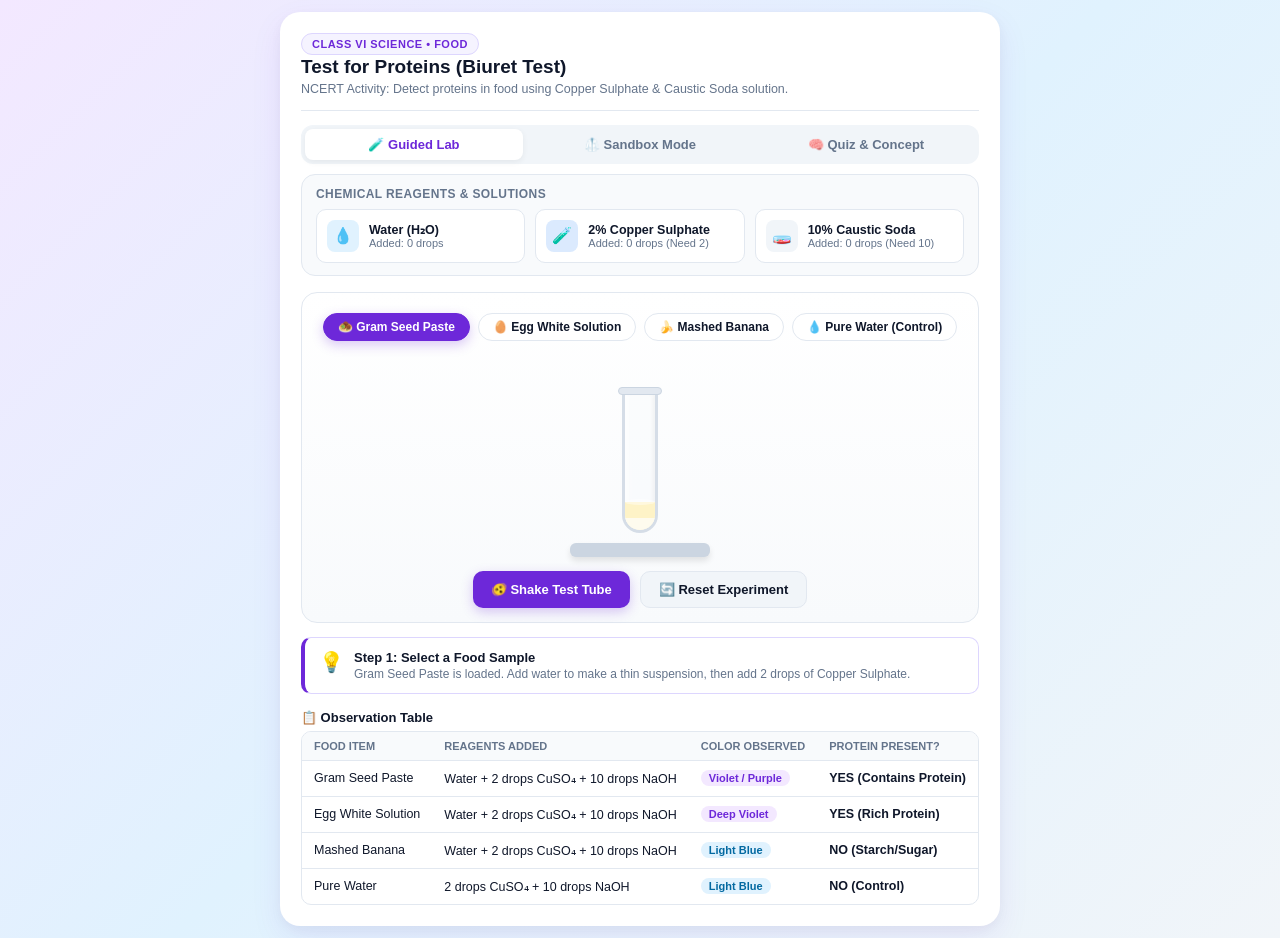
==== activities/test-for-proteins/index.html @ d63431db "Add interactive activity: Test for Proteins (Biuret Test)" ====
<!DOCTYPE html>
<html lang="en">
<head>
  <meta charset="UTF-8">
  <meta name="viewport" content="width=device-width, initial-scale=1.0, maximum-scale=1.0, user-scalable=no">
  <title>Class VI Science: Test for Proteins (Biuret Test)</title>
  <style>
    /* ==========================================================================
       PURE VANILLA CSS - HIGH-PREMIUM VIRTUAL SCIENCE LAB (RESPONSIVE & TOUCH)
       ========================================================================== */
    :root {
      --primary: #6d28d9;
      --primary-light: #8b5cf6;
      --primary-bg: #f5f3ff;
      --accent-violet: #7c3aed;
      --accent-blue: #0284c7;
      --accent-copper: #2563eb;
      --text-main: #0f172a;
      --text-muted: #64748b;
      --border-color: #e2e8f0;
      --card-shadow: 0 12px 32px rgba(109, 40, 217, 0.08), 0 4px 12px rgba(0, 0, 0, 0.04);
    }

    * {
      box-sizing: border-box;
      margin: 0;
      padding: 0;
      font-family: -apple-system, BlinkMacSystemFont, "Segoe UI", Roboto, Oxygen, Ubuntu, Cantarell, sans-serif;
      -webkit-tap-highlight-color: transparent;
    }

    body {
      background: linear-gradient(135deg, #f3e8ff 0%, #e0f2fe 50%, #f1f5f9 100%);
      color: var(--text-main);
      min-height: 100vh;
      display: flex;
      justify-content: center;
      align-items: center;
      padding: 12px;
    }

    .lab-card {
      background: #ffffff;
      border-radius: 20px;
      box-shadow: var(--card-shadow);
      max-width: 720px;
      width: 100%;
      padding: 20px;
      margin: auto;
      border: 1px solid rgba(255, 255, 255, 0.8);
    }

    /* Header */
    .header {
      display: flex;
      justify-content: space-between;
      align-items: center;
      gap: 12px;
      padding-bottom: 14px;
      border-bottom: 1px solid var(--border-color);
    }

    .badge {
      display: inline-block;
      background: var(--primary-bg);
      color: var(--primary);
      font-size: 11px;
      font-weight: 700;
      text-transform: uppercase;
      letter-spacing: 0.5px;
      padding: 4px 10px;
      border-radius: 20px;
      border: 1px solid #ddd6fe;
    }

    h1 {
      font-size: 19px;
      font-weight: 800;
      color: var(--text-main);
      line-height: 1.25;
    }

    .subtitle {
      font-size: 12.5px;
      color: var(--text-muted);
      margin-top: 3px;
    }

    /* Mode Switcher Tabs */
    .nav-tabs {
      display: flex;
      gap: 8px;
      margin: 14px 0 10px 0;
      background: #f1f5f9;
      padding: 4px;
      border-radius: 12px;
    }

    .tab-btn {
      flex: 1;
      padding: 8px 12px;
      border: none;
      background: transparent;
      border-radius: 8px;
      font-weight: 600;
      font-size: 13px;
      color: var(--text-muted);
      cursor: pointer;
      transition: all 0.2s ease;
    }

    .tab-btn.active {
      background: #ffffff;
      color: var(--primary);
      box-shadow: 0 2px 6px rgba(0,0,0,0.06);
    }

    /* Reagents Panel */
    .reagents-panel {
      background: #f8fafc;
      border: 1px solid var(--border-color);
      border-radius: 14px;
      padding: 12px 14px;
      margin-bottom: 16px;
    }

    .reagents-title {
      font-size: 12px;
      font-weight: 700;
      color: var(--text-muted);
      text-transform: uppercase;
      margin-bottom: 8px;
      letter-spacing: 0.4px;
    }

    .reagents-grid {
      display: grid;
      grid-template-columns: repeat(3, 1fr);
      gap: 10px;
    }

    @media (max-width: 480px) {
      .reagents-grid {
        grid-template-columns: 1fr;
      }
    }

    .reagent-card {
      background: #ffffff;
      border: 1px solid var(--border-color);
      border-radius: 10px;
      padding: 10px;
      display: flex;
      align-items: center;
      gap: 10px;
      cursor: pointer;
      transition: transform 0.15s, border-color 0.15s, box-shadow 0.15s;
    }

    .reagent-card:hover {
      transform: translateY(-2px);
      border-color: var(--primary-light);
      box-shadow: 0 4px 12px rgba(139, 92, 246, 0.12);
    }

    .reagent-card.active {
      border-color: var(--primary);
      background: var(--primary-bg);
    }

    .reagent-icon {
      width: 32px;
      height: 32px;
      border-radius: 8px;
      display: flex;
      align-items: center;
      justify-content: center;
      font-size: 16px;
      flex-shrink: 0;
    }

    .bg-water { background: #e0f2fe; color: #0284c7; }
    .bg-cuso4 { background: #dbeafe; color: #2563eb; }
    .bg-naoh { background: #f1f5f9; color: #475569; }

    .reagent-info h4 {
      font-size: 12.5px;
      font-weight: 700;
      color: var(--text-main);
    }

    .reagent-info p {
      font-size: 11px;
      color: var(--text-muted);
    }

    /* Main Stage */
    .lab-stage {
      background: linear-gradient(180deg, #ffffff 0%, #f8fafc 100%);
      border: 1px solid var(--border-color);
      border-radius: 16px;
      padding: 20px 14px 14px 14px;
      position: relative;
      min-height: 280px;
      display: flex;
      flex-direction: column;
      justify-content: space-between;
    }

    /* Samples Selector Bar */
    .sample-selector {
      display: flex;
      justify-content: center;
      gap: 8px;
      flex-wrap: wrap;
      margin-bottom: 16px;
    }

    .sample-btn {
      background: #ffffff;
      border: 1px solid var(--border-color);
      border-radius: 20px;
      padding: 6px 14px;
      font-size: 12px;
      font-weight: 600;
      color: var(--text-main);
      cursor: pointer;
      display: flex;
      align-items: center;
      gap: 6px;
      transition: all 0.2s ease;
    }

    .sample-btn:hover {
      border-color: var(--primary-light);
    }

    .sample-btn.selected {
      background: var(--primary);
      color: #ffffff;
      border-color: var(--primary);
      box-shadow: 0 4px 12px rgba(109, 40, 217, 0.25);
    }

    /* Test Tube Stand & Rack */
    .test-tube-area {
      display: flex;
      justify-content: center;
      align-items: flex-end;
      height: 180px;
      position: relative;
      margin-top: 10px;
    }

    /* Glass Test Tube */
    .test-tube-container {
      position: relative;
      width: 54px;
      height: 160px;
      display: flex;
      flex-direction: column;
      align-items: center;
      transition: transform 0.15s ease;
    }

    .dropper-animation-area {
      position: absolute;
      top: -45px;
      left: 50%;
      transform: translateX(-50%);
      width: 40px;
      height: 50px;
      opacity: 0;
      transition: opacity 0.3s ease, top 0.3s ease;
      pointer-events: none;
      z-index: 10;
    }

    .dropper-animation-area.active {
      opacity: 1;
      top: -35px;
    }

    .dropper-visual {
      font-size: 28px;
      text-align: center;
      animation: bounceDropper 0.6s infinite alternate ease-in-out;
    }

    @keyframes bounceDropper {
      0% { transform: translateY(0); }
      100% { transform: translateY(-4px); }
    }

    .liquid-drop {
      position: absolute;
      left: 50%;
      top: 25px;
      transform: translateX(-50%);
      width: 8px;
      height: 12px;
      border-radius: 50%;
      opacity: 0;
      z-index: 9;
    }

    .liquid-drop.falling {
      animation: dropFall 0.5s ease-in forwards;
    }

    @keyframes dropFall {
      0% { top: 25px; opacity: 1; transform: translateX(-50%) scale(1); }
      80% { opacity: 1; }
      100% { top: 90px; opacity: 0; transform: translateX(-50%) scale(0.4); }
    }

    .test-tube-glass {
      width: 36px;
      height: 140px;
      border: 3px solid rgba(203, 213, 225, 0.8);
      border-top: none;
      border-radius: 0 0 18px 18px;
      background: rgba(248, 250, 252, 0.4);
      position: relative;
      overflow: hidden;
      box-shadow: inset 2px 0 4px rgba(255,255,255,0.8), inset -2px 0 4px rgba(0,0,0,0.05);
    }

    .test-tube-rim {
      width: 44px;
      height: 8px;
      background: #e2e8f0;
      border-radius: 4px;
      border: 1px solid #cbd5e1;
      margin-bottom: -2px;
      z-index: 2;
    }

    /* Liquid inside tube */
    .liquid {
      position: absolute;
      bottom: 0;
      width: 100%;
      height: 0%;
      background: #e2e8f0;
      border-radius: 0 0 14px 14px;
      transition: height 0.6s ease, background-color 0.8s ease;
      display: flex;
      justify-content: center;
      align-items: flex-start;
    }

    .liquid-surface {
      width: 100%;
      height: 6px;
      background: rgba(255, 255, 255, 0.4);
      border-radius: 50%;
      margin-top: -3px;
    }

    .sediment-layer {
      position: absolute;
      bottom: 0;
      width: 100%;
      height: 0px;
      background: rgba(255,255,255,0.7);
      border-radius: 0 0 14px 14px;
      transition: height 0.5s ease;
    }

    /* Tube Stand Base */
    .tube-rack {
      width: 140px;
      height: 14px;
      background: #cbd5e1;
      border-radius: 6px;
      box-shadow: 0 4px 6px rgba(0,0,0,0.1);
      margin-top: -4px;
    }

    /* Controls Bar */
    .action-controls {
      display: flex;
      gap: 10px;
      justify-content: center;
      margin-top: 14px;
      flex-wrap: wrap;
    }

    .btn {
      padding: 10px 18px;
      border-radius: 10px;
      font-size: 13px;
      font-weight: 700;
      border: none;
      cursor: pointer;
      display: inline-flex;
      align-items: center;
      gap: 6px;
      transition: all 0.2s ease;
    }

    .btn-primary {
      background: var(--primary);
      color: #ffffff;
      box-shadow: 0 4px 12px rgba(109, 40, 217, 0.25);
    }

    .btn-primary:hover {
      background: var(--accent-violet);
    }

    .btn-secondary {
      background: #f1f5f9;
      color: var(--text-main);
      border: 1px solid var(--border-color);
    }

    .btn-secondary:hover {
      background: #e2e8f0;
    }

    .btn:disabled {
      opacity: 0.5;
      cursor: not-allowed;
      box-shadow: none;
    }

    /* Instruction / Status Box */
    .status-card {
      background: #ffffff;
      border: 1px solid #ddd6fe;
      border-left: 4px solid var(--primary);
      border-radius: 10px;
      padding: 12px 14px;
      margin-top: 14px;
      display: flex;
      align-items: flex-start;
      gap: 10px;
    }

    .status-icon {
      font-size: 20px;
      flex-shrink: 0;
    }

    .status-text h5 {
      font-size: 13px;
      font-weight: 700;
      color: var(--text-main);
    }

    .status-text p {
      font-size: 12px;
      color: var(--text-muted);
      margin-top: 2px;
    }

    /* Observation Log Table */
    .log-section {
      margin-top: 16px;
      display: none;
    }

    .log-section.active {
      display: block;
    }

    .table-container {
      overflow-x: auto;
      border-radius: 10px;
      border: 1px solid var(--border-color);
    }

    table {
      width: 100%;
      border-collapse: collapse;
      font-size: 12.5px;
      text-align: left;
    }

    th {
      background: #f8fafc;
      color: var(--text-muted);
      font-weight: 700;
      padding: 8px 12px;
      border-bottom: 1px solid var(--border-color);
      text-transform: uppercase;
      font-size: 11px;
    }

    td {
      padding: 10px 12px;
      border-bottom: 1px solid var(--border-color);
      color: var(--text-main);
    }

    tr:last-child td {
      border-bottom: none;
    }

    .tag-violet {
      background: #f3e8ff;
      color: #6d28d9;
      padding: 2px 8px;
      border-radius: 12px;
      font-weight: 700;
      font-size: 11px;
    }

    .tag-blue {
      background: #e0f2fe;
      color: #0369a1;
      padding: 2px 8px;
      border-radius: 12px;
      font-weight: 700;
      font-size: 11px;
    }

    /* Quiz Modal / Section */
    .quiz-card {
      background: #fcfaff;
      border: 1px solid #ede9fe;
      border-radius: 14px;
      padding: 16px;
      margin-top: 16px;
      display: none;
    }

    .quiz-card.active {
      display: block;
    }

    .quiz-title {
      font-size: 14px;
      font-weight: 800;
      color: var(--primary);
      margin-bottom: 10px;
    }

    .option-btn {
      display: block;
      width: 100%;
      text-align: left;
      padding: 10px 12px;
      margin: 6px 0;
      background: #ffffff;
      border: 1px solid var(--border-color);
      border-radius: 8px;
      font-size: 12.5px;
      cursor: pointer;
      transition: all 0.2s;
    }

    .option-btn:hover {
      border-color: var(--primary-light);
      background: var(--primary-bg);
    }

    .option-btn.correct {
      background: #dcfce7;
      border-color: #22c55e;
      color: #15803d;
      font-weight: 700;
    }

    .option-btn.incorrect {
      background: #fee2e2;
      border-color: #ef4444;
      color: #b91c1c;
    }
  </style>
</head>
<body>

  <div class="lab-card">
    <!-- Header -->
    <div class="header">
      <div>
        <span class="badge">Class VI Science • Food</span>
        <h1>Test for Proteins (Biuret Test)</h1>
        <p class="subtitle">NCERT Activity: Detect proteins in food using Copper Sulphate & Caustic Soda solution.</p>
      </div>
    </div>

    <!-- Mode Tabs -->
    <div class="nav-tabs">
      <button class="tab-btn active" id="tab-guided" onclick="switchTab('guided')">🧪 Guided Lab</button>
      <button class="tab-btn" id="tab-free" onclick="switchTab('free')">🥼 Sandbox Mode</button>
      <button class="tab-btn" id="tab-quiz" onclick="switchTab('quiz')">🧠 Quiz & Concept</button>
    </div>

    <!-- Reagents Control Bar -->
    <div class="reagents-panel">
      <div class="reagents-title">Chemical Reagents & Solutions</div>
      <div class="reagents-grid">
        <div class="reagent-card" id="reagent-water" onclick="addReagent('water')">
          <div class="reagent-icon bg-water">💧</div>
          <div class="reagent-info">
            <h4>Water (H₂O)</h4>
            <p id="count-water">Added: 0 drops</p>
          </div>
        </div>
        <div class="reagent-card" id="reagent-cuso4" onclick="addReagent('cuso4')">
          <div class="reagent-icon bg-cuso4">🧪</div>
          <div class="reagent-info">
            <h4>2% Copper Sulphate</h4>
            <p id="count-cuso4">Added: 0 drops (Need 2)</p>
          </div>
        </div>
        <div class="reagent-card" id="reagent-naoh" onclick="addReagent('naoh')">
          <div class="reagent-icon bg-naoh">🧫</div>
          <div class="reagent-info">
            <h4>10% Caustic Soda</h4>
            <p id="count-naoh">Added: 0 drops (Need 10)</p>
          </div>
        </div>
      </div>
    </div>

    <!-- Interactive Experiment Stage -->
    <div class="lab-stage">
      <!-- Food Sample Selector -->
      <div class="sample-selector">
        <button class="sample-btn selected" id="btn-gram" onclick="selectSample('gram')">🧆 Gram Seed Paste</button>
        <button class="sample-btn" id="btn-egg" onclick="selectSample('egg')">🥚 Egg White Solution</button>
        <button class="sample-btn" id="btn-banana" onclick="selectSample('banana')">🍌 Mashed Banana</button>
        <button class="sample-btn" id="btn-water" onclick="selectSample('water')">💧 Pure Water (Control)</button>
      </div>

      <!-- Test Tube Center Visual -->
      <div class="test-tube-area">
        <div class="test-tube-container" id="test-tube-wrapper">
          <!-- Animated Dropper -->
          <div class="dropper-animation-area" id="dropper-visual-container">
            <div class="dropper-visual" id="dropper-emoji">💧</div>
            <div class="liquid-drop" id="falling-drop"></div>
          </div>

          <div class="test-tube-rim"></div>
          <div class="test-tube-glass">
            <div class="liquid" id="tube-liquid">
              <div class="liquid-surface"></div>
              <div class="sediment-layer" id="tube-sediment"></div>
            </div>
          </div>
        </div>
      </div>
      <div style="display: flex; justify-content: center;">
        <div class="tube-rack"></div>
      </div>

      <!-- Action Buttons -->
      <div class="action-controls">
        <button class="btn btn-primary" id="btn-shake" onclick="shakeTube()">🫨 Shake Test Tube</button>
        <button class="btn btn-secondary" onclick="resetLab()">🔄 Reset Experiment</button>
      </div>
    </div>

    <!-- Status & Guidance Message -->
    <div class="status-card" id="status-card">
      <div class="status-icon" id="status-icon">💡</div>
      <div class="status-text">
        <h5 id="status-title">Step 1: Select a Food Sample</h5>
        <p id="status-desc">Gram Seed Paste is loaded. Add water to make a thin suspension, then add 2 drops of Copper Sulphate.</p>
      </div>
    </div>

    <!-- Observation Log -->
    <div class="log-section active" id="log-section">
      <div style="margin: 12px 0 6px 0; font-weight: 700; font-size: 13px; color: var(--text-main);">
        📋 Observation Table
      </div>
      <div class="table-container">
        <table>
          <thead>
            <tr>
              <th>Food Item</th>
              <th>Reagents Added</th>
              <th>Color Observed</th>
              <th>Protein Present?</th>
            </tr>
          </thead>
          <tbody id="observation-rows">
            <tr>
              <td>Gram Seed Paste</td>
              <td>Water + 2 drops CuSO₄ + 10 drops NaOH</td>
              <td><span class="tag-violet">Violet / Purple</span></td>
              <td><strong>YES (Contains Protein)</strong></td>
            </tr>
            <tr>
              <td>Egg White Solution</td>
              <td>Water + 2 drops CuSO₄ + 10 drops NaOH</td>
              <td><span class="tag-violet">Deep Violet</span></td>
              <td><strong>YES (Rich Protein)</strong></td>
            </tr>
            <tr>
              <td>Mashed Banana</td>
              <td>Water + 2 drops CuSO₄ + 10 drops NaOH</td>
              <td><span class="tag-blue">Light Blue</span></td>
              <td><strong>NO (Starch/Sugar)</strong></td>
            </tr>
            <tr>
              <td>Pure Water</td>
              <td>2 drops CuSO₄ + 10 drops NaOH</td>
              <td><span class="tag-blue">Light Blue</span></td>
              <td><strong>NO (Control)</strong></td>
            </tr>
          </tbody>
        </table>
      </div>
    </div>

    <!-- Quiz & Concept Section -->
    <div class="quiz-card" id="quiz-section">
      <div class="quiz-title">🧠 Test Your Understanding</div>
      <p style="font-size: 13px; margin-bottom: 12px;" id="quiz-question">
        Q1: Which chemical solution turns violet when added to food containing protein?
      </p>
      <div id="quiz-options">
        <button class="option-btn" onclick="checkQuiz(this, false)">A) Iodine Solution</button>
        <button class="option-btn" onclick="checkQuiz(this, true)">B) Copper Sulphate + Caustic Soda (Biuret Reagent)</button>
        <button class="option-btn" onclick="checkQuiz(this, false)">C) Hydrochloric Acid</button>
      </div>
    </div>

  </div>

  <script>
    /* ==========================================================================
       LAB LOGIC & INTERACTION STATE
       ========================================================================== */
    const state = {
      sample: 'gram',
      waterDrops: 0,
      cuso4Drops: 0,
      naohDrops: 0,
      isShaken: false,
      mode: 'guided'
    };

    const samplesInfo = {
      gram: { name: 'Gram Seed Paste', baseColor: '#fef3c7', sediment: true, protein: true },
      egg: { name: 'Egg White Solution', baseColor: '#f1f5f9', sediment: false, protein: true },
      banana: { name: 'Mashed Banana', baseColor: '#fef08a', sediment: true, protein: false },
      water: { name: 'Pure Water', baseColor: '#f0f9ff', sediment: false, protein: false }
    };

    function selectSample(sampleKey) {
      state.sample = sampleKey;
      document.querySelectorAll('.sample-btn').forEach(btn => btn.classList.remove('selected'));
      document.getElementById(`btn-${sampleKey}`).classList.add('selected');
      resetLab(false);
    }

    function switchTab(tabName) {
      document.querySelectorAll('.tab-btn').forEach(b => b.classList.remove('active'));
      document.getElementById(`tab-${tabName}`).classList.add('active');
      state.mode = tabName;

      document.getElementById('quiz-section').classList.toggle('active', tabName === 'quiz');
      document.getElementById('log-section').classList.toggle('active', tabName === 'guided' || tabName === 'free');
    }

    function addReagent(reagentType) {
      const container = document.getElementById('dropper-visual-container');
      const drop = document.getElementById('falling-drop');
      const emoji = document.getElementById('dropper-emoji');

      if (reagentType === 'water') {
        state.waterDrops += 2;
        emoji.innerText = '💧';
        drop.style.backgroundColor = '#38bdf8';
      } else if (reagentType === 'cuso4') {
        state.cuso4Drops += 1;
        emoji.innerText = '🧪';
        drop.style.backgroundColor = '#2563eb';
      } else if (reagentType === 'naoh') {
        state.naohDrops += 2;
        emoji.innerText = '🧫';
        drop.style.backgroundColor = '#e2e8f0';
      }

      // Dropper animation
      container.classList.add('active');
      drop.classList.remove('falling');
      void drop.offsetWidth; // trigger reflow
      drop.classList.add('falling');

      setTimeout(() => {
        container.classList.remove('active');
        updateTubeVisuals();
      }, 500);
    }

    function shakeTube() {
      const glass = document.getElementById('test-tube-wrapper');
      glass.style.transform = 'rotate(12deg)';
      setTimeout(() => glass.style.transform = 'rotate(-12deg)', 150);
      setTimeout(() => glass.style.transform = 'rotate(8deg)', 300);
      setTimeout(() => glass.style.transform = 'rotate(0deg)', 450);

      state.isShaken = true;
      updateTubeVisuals();
    }

    function updateTubeVisuals() {
      const liquid = document.getElementById('tube-liquid');
      const sediment = document.getElementById('tube-sediment');
      const info = samplesInfo[state.sample];

      // Update drops counter text
      document.getElementById('count-water').innerText = `Added: ${state.waterDrops} drops`;
      document.getElementById('count-cuso4').innerText = `Added: ${state.cuso4Drops} drops (Need 2)`;
      document.getElementById('count-naoh').innerText = `Added: ${state.naohDrops} drops (Need 10)`;

      // Calculate total height
      const totalDrops = state.waterDrops + state.cuso4Drops + state.naohDrops + 5;
      const fillHeight = Math.min(85, totalDrops * 4);
      liquid.style.height = `${fillHeight}%`;

      // Sediment layer visual
      sediment.style.height = info.sediment ? '12px' : '0px';

      // Color reaction logic (Biuret Reaction)
      let currentColor = info.baseColor;
      const statusTitle = document.getElementById('status-title');
      const statusDesc = document.getElementById('status-desc');
      const statusIcon = document.getElementById('status-icon');

      if (state.cuso4Drops > 0 && state.naohDrops === 0) {
        currentColor = '#93c5fd'; // Light blue from CuSO4
        statusIcon.innerText = '🧪';
        statusTitle.innerText = 'Step 2: Add Caustic Soda (NaOH)';
        statusDesc.innerText = 'Copper Sulphate added. Now add 10 drops of Caustic Soda solution and shake well.';
      } else if (state.cuso4Drops >= 2 && state.naohDrops >= 8) {
        if (state.isShaken) {
          if (info.protein) {
            currentColor = state.sample === 'egg' ? '#581c87' : '#7c3aed'; // Deep Violet / Purple
            statusIcon.innerText = '🎉';
            statusTitle.innerText = `Result: Violet Color Observed!`;
            statusDesc.innerText = `Success! The solution turned Violet/Purple. This confirms the presence of PROTEIN in ${info.name}!`;
          } else {
            currentColor = '#60a5fa'; // Stays light blue
            statusIcon.innerText = 'ℹ️';
            statusTitle.innerText = `Result: Solution Remains Blue`;
            statusDesc.innerText = `No violet color change. ${info.name} does NOT contain protein (it contains carbohydrates or water).`;
          }
        } else {
          statusIcon.innerText = '🫨';
          statusTitle.innerText = 'Final Step: Shake the Test Tube!';
          statusDesc.innerText = 'Click "Shake Test Tube" to thoroughly mix the reagents and observe the color change.';
        }
      }

      liquid.style.backgroundColor = currentColor;
    }

    function resetLab(clearSample = true) {
      state.waterDrops = 0;
      state.cuso4Drops = 0;
      state.naohDrops = 0;
      state.isShaken = false;

      if (clearSample) {
        state.sample = 'gram';
        document.querySelectorAll('.sample-btn').forEach(btn => btn.classList.remove('selected'));
        document.getElementById('btn-gram').classList.add('selected');
      }

      document.getElementById('tube-liquid').style.height = '15%';
      document.getElementById('tube-liquid').style.backgroundColor = samplesInfo[state.sample].baseColor;
      
      document.getElementById('status-icon').innerText = '💡';
      document.getElementById('status-title').innerText = 'Step 1: Select & Prepare Sample';
      document.getElementById('status-desc').innerText = 'Add 2 drops of Copper Sulphate solution, followed by 10 drops of Caustic Soda.';

      updateTubeVisuals();
    }

    function checkQuiz(btn, isCorrect) {
      const options = document.querySelectorAll('.option-btn');
      options.forEach(b => b.disabled = true);
      if (isCorrect) {
        btn.classList.add('correct');
        btn.innerText += '  ✅ Correct!';
      } else {
        btn.classList.add('incorrect');
        btn.innerText += '  ❌ Incorrect';
      }
    }

    // Initialize
    updateTubeVisuals();
  </script>
</body>
</html>
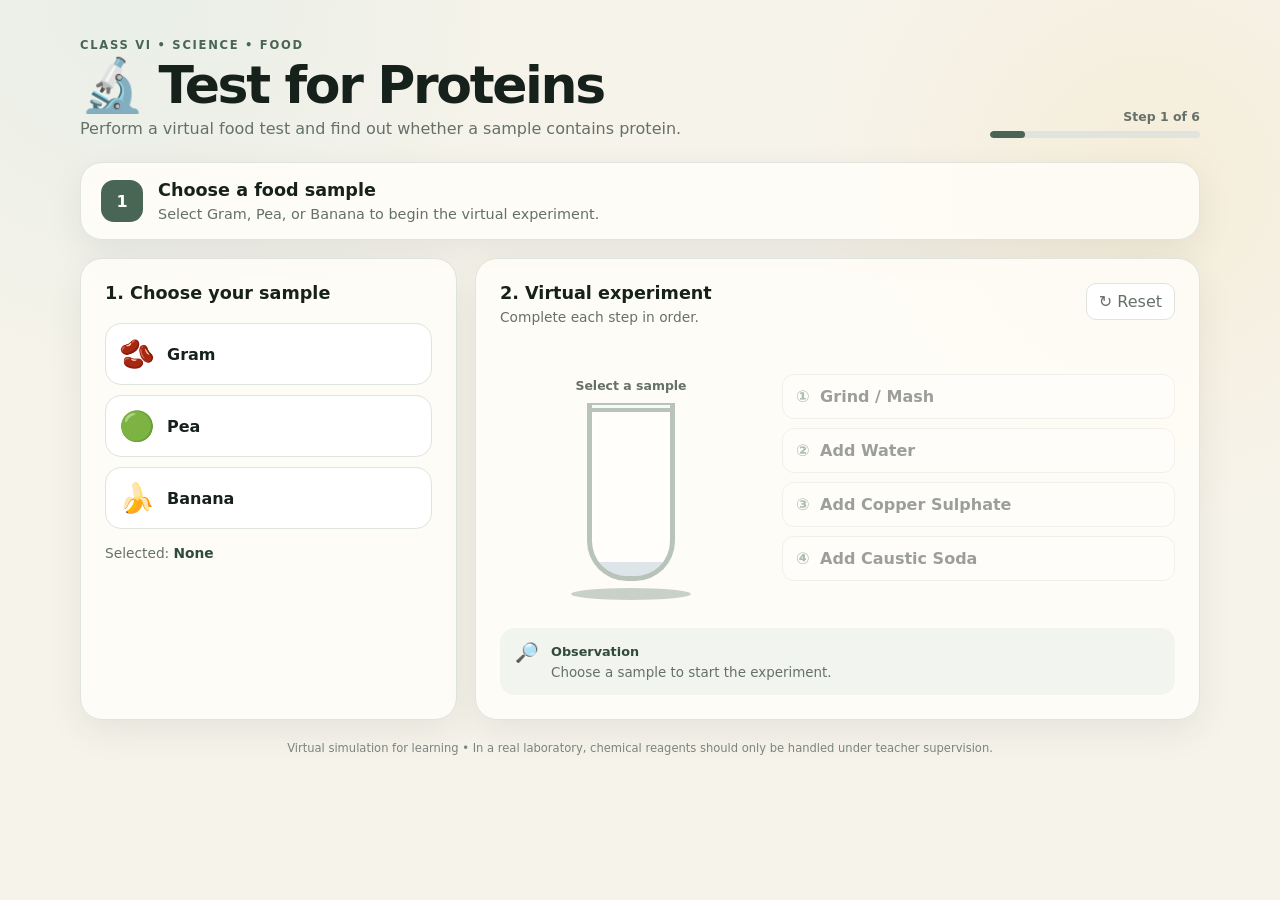
==== commit 3a59b358: "Merge upstream main and preserve interactive activities" ====
--- a/activities/test-for-proteins/index.html
+++ b/activities/test-for-proteins/index.html
@@ -2,896 +2,147 @@
 <html lang="en">
 <head>
   <meta charset="UTF-8">
-  <meta name="viewport" content="width=device-width, initial-scale=1.0, maximum-scale=1.0, user-scalable=no">
-  <title>Class VI Science: Test for Proteins (Biuret Test)</title>
-  <style>
-    /* ==========================================================================
-       PURE VANILLA CSS - HIGH-PREMIUM VIRTUAL SCIENCE LAB (RESPONSIVE & TOUCH)
-       ========================================================================== */
-    :root {
-      --primary: #6d28d9;
-      --primary-light: #8b5cf6;
-      --primary-bg: #f5f3ff;
-      --accent-violet: #7c3aed;
-      --accent-blue: #0284c7;
-      --accent-copper: #2563eb;
-      --text-main: #0f172a;
-      --text-muted: #64748b;
-      --border-color: #e2e8f0;
-      --card-shadow: 0 12px 32px rgba(109, 40, 217, 0.08), 0 4px 12px rgba(0, 0, 0, 0.04);
-    }
-
-    * {
-      box-sizing: border-box;
-      margin: 0;
-      padding: 0;
-      font-family: -apple-system, BlinkMacSystemFont, "Segoe UI", Roboto, Oxygen, Ubuntu, Cantarell, sans-serif;
-      -webkit-tap-highlight-color: transparent;
-    }
-
-    body {
-      background: linear-gradient(135deg, #f3e8ff 0%, #e0f2fe 50%, #f1f5f9 100%);
-      color: var(--text-main);
-      min-height: 100vh;
-      display: flex;
-      justify-content: center;
-      align-items: center;
-      padding: 12px;
-    }
-
-    .lab-card {
-      background: #ffffff;
-      border-radius: 20px;
-      box-shadow: var(--card-shadow);
-      max-width: 720px;
-      width: 100%;
-      padding: 20px;
-      margin: auto;
-      border: 1px solid rgba(255, 255, 255, 0.8);
-    }
-
-    /* Header */
-    .header {
-      display: flex;
-      justify-content: space-between;
-      align-items: center;
-      gap: 12px;
-      padding-bottom: 14px;
-      border-bottom: 1px solid var(--border-color);
-    }
-
-    .badge {
-      display: inline-block;
-      background: var(--primary-bg);
-      color: var(--primary);
-      font-size: 11px;
-      font-weight: 700;
-      text-transform: uppercase;
-      letter-spacing: 0.5px;
-      padding: 4px 10px;
-      border-radius: 20px;
-      border: 1px solid #ddd6fe;
-    }
-
-    h1 {
-      font-size: 19px;
-      font-weight: 800;
-      color: var(--text-main);
-      line-height: 1.25;
-    }
-
-    .subtitle {
-      font-size: 12.5px;
-      color: var(--text-muted);
-      margin-top: 3px;
-    }
-
-    /* Mode Switcher Tabs */
-    .nav-tabs {
-      display: flex;
-      gap: 8px;
-      margin: 14px 0 10px 0;
-      background: #f1f5f9;
-      padding: 4px;
-      border-radius: 12px;
-    }
-
-    .tab-btn {
-      flex: 1;
-      padding: 8px 12px;
-      border: none;
-      background: transparent;
-      border-radius: 8px;
-      font-weight: 600;
-      font-size: 13px;
-      color: var(--text-muted);
-      cursor: pointer;
-      transition: all 0.2s ease;
-    }
-
-    .tab-btn.active {
-      background: #ffffff;
-      color: var(--primary);
-      box-shadow: 0 2px 6px rgba(0,0,0,0.06);
-    }
-
-    /* Reagents Panel */
-    .reagents-panel {
-      background: #f8fafc;
-      border: 1px solid var(--border-color);
-      border-radius: 14px;
-      padding: 12px 14px;
-      margin-bottom: 16px;
-    }
-
-    .reagents-title {
-      font-size: 12px;
-      font-weight: 700;
-      color: var(--text-muted);
-      text-transform: uppercase;
-      margin-bottom: 8px;
-      letter-spacing: 0.4px;
-    }
-
-    .reagents-grid {
-      display: grid;
-      grid-template-columns: repeat(3, 1fr);
-      gap: 10px;
-    }
-
-    @media (max-width: 480px) {
-      .reagents-grid {
-        grid-template-columns: 1fr;
-      }
-    }
-
-    .reagent-card {
-      background: #ffffff;
-      border: 1px solid var(--border-color);
-      border-radius: 10px;
-      padding: 10px;
-      display: flex;
-      align-items: center;
-      gap: 10px;
-      cursor: pointer;
-      transition: transform 0.15s, border-color 0.15s, box-shadow 0.15s;
-    }
-
-    .reagent-card:hover {
-      transform: translateY(-2px);
-      border-color: var(--primary-light);
-      box-shadow: 0 4px 12px rgba(139, 92, 246, 0.12);
-    }
-
-    .reagent-card.active {
-      border-color: var(--primary);
-      background: var(--primary-bg);
-    }
-
-    .reagent-icon {
-      width: 32px;
-      height: 32px;
-      border-radius: 8px;
-      display: flex;
-      align-items: center;
-      justify-content: center;
-      font-size: 16px;
-      flex-shrink: 0;
-    }
-
-    .bg-water { background: #e0f2fe; color: #0284c7; }
-    .bg-cuso4 { background: #dbeafe; color: #2563eb; }
-    .bg-naoh { background: #f1f5f9; color: #475569; }
-
-    .reagent-info h4 {
-      font-size: 12.5px;
-      font-weight: 700;
-      color: var(--text-main);
-    }
-
-    .reagent-info p {
-      font-size: 11px;
-      color: var(--text-muted);
-    }
-
-    /* Main Stage */
-    .lab-stage {
-      background: linear-gradient(180deg, #ffffff 0%, #f8fafc 100%);
-      border: 1px solid var(--border-color);
-      border-radius: 16px;
-      padding: 20px 14px 14px 14px;
-      position: relative;
-      min-height: 280px;
-      display: flex;
-      flex-direction: column;
-      justify-content: space-between;
-    }
-
-    /* Samples Selector Bar */
-    .sample-selector {
-      display: flex;
-      justify-content: center;
-      gap: 8px;
-      flex-wrap: wrap;
-      margin-bottom: 16px;
-    }
-
-    .sample-btn {
-      background: #ffffff;
-      border: 1px solid var(--border-color);
-      border-radius: 20px;
-      padding: 6px 14px;
-      font-size: 12px;
-      font-weight: 600;
-      color: var(--text-main);
-      cursor: pointer;
-      display: flex;
-      align-items: center;
-      gap: 6px;
-      transition: all 0.2s ease;
-    }
-
-    .sample-btn:hover {
-      border-color: var(--primary-light);
-    }
-
-    .sample-btn.selected {
-      background: var(--primary);
-      color: #ffffff;
-      border-color: var(--primary);
-      box-shadow: 0 4px 12px rgba(109, 40, 217, 0.25);
-    }
-
-    /* Test Tube Stand & Rack */
-    .test-tube-area {
-      display: flex;
-      justify-content: center;
-      align-items: flex-end;
-      height: 180px;
-      position: relative;
-      margin-top: 10px;
-    }
-
-    /* Glass Test Tube */
-    .test-tube-container {
-      position: relative;
-      width: 54px;
-      height: 160px;
-      display: flex;
-      flex-direction: column;
-      align-items: center;
-      transition: transform 0.15s ease;
-    }
-
-    .dropper-animation-area {
-      position: absolute;
-      top: -45px;
-      left: 50%;
-      transform: translateX(-50%);
-      width: 40px;
-      height: 50px;
-      opacity: 0;
-      transition: opacity 0.3s ease, top 0.3s ease;
-      pointer-events: none;
-      z-index: 10;
-    }
-
-    .dropper-animation-area.active {
-      opacity: 1;
-      top: -35px;
-    }
-
-    .dropper-visual {
-      font-size: 28px;
-      text-align: center;
-      animation: bounceDropper 0.6s infinite alternate ease-in-out;
-    }
-
-    @keyframes bounceDropper {
-      0% { transform: translateY(0); }
-      100% { transform: translateY(-4px); }
-    }
-
-    .liquid-drop {
-      position: absolute;
-      left: 50%;
-      top: 25px;
-      transform: translateX(-50%);
-      width: 8px;
-      height: 12px;
-      border-radius: 50%;
-      opacity: 0;
-      z-index: 9;
-    }
-
-    .liquid-drop.falling {
-      animation: dropFall 0.5s ease-in forwards;
-    }
-
-    @keyframes dropFall {
-      0% { top: 25px; opacity: 1; transform: translateX(-50%) scale(1); }
-      80% { opacity: 1; }
-      100% { top: 90px; opacity: 0; transform: translateX(-50%) scale(0.4); }
-    }
-
-    .test-tube-glass {
-      width: 36px;
-      height: 140px;
-      border: 3px solid rgba(203, 213, 225, 0.8);
-      border-top: none;
-      border-radius: 0 0 18px 18px;
-      background: rgba(248, 250, 252, 0.4);
-      position: relative;
-      overflow: hidden;
-      box-shadow: inset 2px 0 4px rgba(255,255,255,0.8), inset -2px 0 4px rgba(0,0,0,0.05);
-    }
-
-    .test-tube-rim {
-      width: 44px;
-      height: 8px;
-      background: #e2e8f0;
-      border-radius: 4px;
-      border: 1px solid #cbd5e1;
-      margin-bottom: -2px;
-      z-index: 2;
-    }
-
-    /* Liquid inside tube */
-    .liquid {
-      position: absolute;
-      bottom: 0;
-      width: 100%;
-      height: 0%;
-      background: #e2e8f0;
-      border-radius: 0 0 14px 14px;
-      transition: height 0.6s ease, background-color 0.8s ease;
-      display: flex;
-      justify-content: center;
-      align-items: flex-start;
-    }
-
-    .liquid-surface {
-      width: 100%;
-      height: 6px;
-      background: rgba(255, 255, 255, 0.4);
-      border-radius: 50%;
-      margin-top: -3px;
-    }
-
-    .sediment-layer {
-      position: absolute;
-      bottom: 0;
-      width: 100%;
-      height: 0px;
-      background: rgba(255,255,255,0.7);
-      border-radius: 0 0 14px 14px;
-      transition: height 0.5s ease;
-    }
-
-    /* Tube Stand Base */
-    .tube-rack {
-      width: 140px;
-      height: 14px;
-      background: #cbd5e1;
-      border-radius: 6px;
-      box-shadow: 0 4px 6px rgba(0,0,0,0.1);
-      margin-top: -4px;
-    }
-
-    /* Controls Bar */
-    .action-controls {
-      display: flex;
-      gap: 10px;
-      justify-content: center;
-      margin-top: 14px;
-      flex-wrap: wrap;
-    }
-
-    .btn {
-      padding: 10px 18px;
-      border-radius: 10px;
-      font-size: 13px;
-      font-weight: 700;
-      border: none;
-      cursor: pointer;
-      display: inline-flex;
-      align-items: center;
-      gap: 6px;
-      transition: all 0.2s ease;
-    }
-
-    .btn-primary {
-      background: var(--primary);
-      color: #ffffff;
-      box-shadow: 0 4px 12px rgba(109, 40, 217, 0.25);
-    }
-
-    .btn-primary:hover {
-      background: var(--accent-violet);
-    }
-
-    .btn-secondary {
-      background: #f1f5f9;
-      color: var(--text-main);
-      border: 1px solid var(--border-color);
-    }
-
-    .btn-secondary:hover {
-      background: #e2e8f0;
-    }
-
-    .btn:disabled {
-      opacity: 0.5;
-      cursor: not-allowed;
-      box-shadow: none;
-    }
-
-    /* Instruction / Status Box */
-    .status-card {
-      background: #ffffff;
-      border: 1px solid #ddd6fe;
-      border-left: 4px solid var(--primary);
-      border-radius: 10px;
-      padding: 12px 14px;
-      margin-top: 14px;
-      display: flex;
-      align-items: flex-start;
-      gap: 10px;
-    }
-
-    .status-icon {
-      font-size: 20px;
-      flex-shrink: 0;
-    }
-
-    .status-text h5 {
-      font-size: 13px;
-      font-weight: 700;
-      color: var(--text-main);
-    }
-
-    .status-text p {
-      font-size: 12px;
-      color: var(--text-muted);
-      margin-top: 2px;
-    }
-
-    /* Observation Log Table */
-    .log-section {
-      margin-top: 16px;
-      display: none;
-    }
-
-    .log-section.active {
-      display: block;
-    }
-
-    .table-container {
-      overflow-x: auto;
-      border-radius: 10px;
-      border: 1px solid var(--border-color);
-    }
-
-    table {
-      width: 100%;
-      border-collapse: collapse;
-      font-size: 12.5px;
-      text-align: left;
-    }
-
-    th {
-      background: #f8fafc;
-      color: var(--text-muted);
-      font-weight: 700;
-      padding: 8px 12px;
-      border-bottom: 1px solid var(--border-color);
-      text-transform: uppercase;
-      font-size: 11px;
-    }
-
-    td {
-      padding: 10px 12px;
-      border-bottom: 1px solid var(--border-color);
-      color: var(--text-main);
-    }
-
-    tr:last-child td {
-      border-bottom: none;
-    }
-
-    .tag-violet {
-      background: #f3e8ff;
-      color: #6d28d9;
-      padding: 2px 8px;
-      border-radius: 12px;
-      font-weight: 700;
-      font-size: 11px;
-    }
-
-    .tag-blue {
-      background: #e0f2fe;
-      color: #0369a1;
-      padding: 2px 8px;
-      border-radius: 12px;
-      font-weight: 700;
-      font-size: 11px;
-    }
-
-    /* Quiz Modal / Section */
-    .quiz-card {
-      background: #fcfaff;
-      border: 1px solid #ede9fe;
-      border-radius: 14px;
-      padding: 16px;
-      margin-top: 16px;
-      display: none;
-    }
-
-    .quiz-card.active {
-      display: block;
-    }
-
-    .quiz-title {
-      font-size: 14px;
-      font-weight: 800;
-      color: var(--primary);
-      margin-bottom: 10px;
-    }
-
-    .option-btn {
-      display: block;
-      width: 100%;
-      text-align: left;
-      padding: 10px 12px;
-      margin: 6px 0;
-      background: #ffffff;
-      border: 1px solid var(--border-color);
-      border-radius: 8px;
-      font-size: 12.5px;
-      cursor: pointer;
-      transition: all 0.2s;
-    }
-
-    .option-btn:hover {
-      border-color: var(--primary-light);
-      background: var(--primary-bg);
-    }
-
-    .option-btn.correct {
-      background: #dcfce7;
-      border-color: #22c55e;
-      color: #15803d;
-      font-weight: 700;
-    }
-
-    .option-btn.incorrect {
-      background: #fee2e2;
-      border-color: #ef4444;
-      color: #b91c1c;
-    }
-  </style>
+  <meta name="viewport" content="width=device-width, initial-scale=1.0">
+  <title>Test for Proteins - Class VI</title>
+  <link rel="stylesheet" href="style.css">
 </head>
 <body>
+  <main class="app">
+    <header class="hero">
+      <div>
+        <p class="eyebrow">CLASS VI • SCIENCE • FOOD</p>
+        <h1>🔬 Test for Proteins</h1>
+        <p class="subtitle">Perform a virtual food test and find out whether a sample contains protein.</p>
+      </div>
+      <div class="progress-wrap">
+        <span id="progressText">Step 1 of 6</span>
+        <div class="progress"><div id="progressBar"></div></div>
+      </div>
+    </header>
 
-  <div class="lab-card">
-    <!-- Header -->
-    <div class="header">
+    <section class="card instructions">
+      <div class="step-badge" id="stepBadge">1</div>
       <div>
-        <span class="badge">Class VI Science • Food</span>
-        <h1>Test for Proteins (Biuret Test)</h1>
-        <p class="subtitle">NCERT Activity: Detect proteins in food using Copper Sulphate & Caustic Soda solution.</p>
+        <h2 id="instructionTitle">Choose a food sample</h2>
+        <p id="instructionText">Select Gram, Pea, or Banana to begin the virtual experiment.</p>
       </div>
-    </div>
+    </section>
 
-    <!-- Mode Tabs -->
-    <div class="nav-tabs">
-      <button class="tab-btn active" id="tab-guided" onclick="switchTab('guided')">🧪 Guided Lab</button>
-      <button class="tab-btn" id="tab-free" onclick="switchTab('free')">🥼 Sandbox Mode</button>
-      <button class="tab-btn" id="tab-quiz" onclick="switchTab('quiz')">🧠 Quiz & Concept</button>
-    </div>
+    <section class="workspace">
+      <div class="card samples-card">
+        <h2>1. Choose your sample</h2>
+        <div class="sample-grid">
+          <button class="sample" data-sample="Gram">
+            <span class="food-icon">🫘</span>
+            <span>Gram</span>
+          </button>
+          <button class="sample" data-sample="Pea">
+            <span class="food-icon">🟢</span>
+            <span>Pea</span>
+          </button>
+          <button class="sample" data-sample="Banana">
+            <span class="food-icon">🍌</span>
+            <span>Banana</span>
+          </button>
+        </div>
+        <p class="selected-text">Selected: <strong id="selectedSample">None</strong></p>
+      </div>
 
-    <!-- Reagents Control Bar -->
-    <div class="reagents-panel">
-      <div class="reagents-title">Chemical Reagents & Solutions</div>
-      <div class="reagents-grid">
-        <div class="reagent-card" id="reagent-water" onclick="addReagent('water')">
-          <div class="reagent-icon bg-water">💧</div>
-          <div class="reagent-info">
-            <h4>Water (H₂O)</h4>
-            <p id="count-water">Added: 0 drops</p>
+      <div class="card experiment-card">
+        <div class="experiment-head">
+          <div>
+            <h2>2. Virtual experiment</h2>
+            <p>Complete each step in order.</p>
+          </div>
+          <button id="resetBtn" class="ghost-btn">↻ Reset</button>
+        </div>
+
+        <div class="lab-area">
+          <div class="tube-stage">
+            <div class="tube-label" id="tubeLabel">Select a sample</div>
+            <div class="test-tube" id="testTube">
+              <div class="tube-rim"></div>
+              <div class="liquid" id="liquid"></div>
+              <div class="sample-inside" id="sampleInside"></div>
+              <div class="bubbles" id="bubbles"></div>
+            </div>
+            <div class="tube-base"></div>
+          </div>
+
+          <div class="controls">
+            <button class="action-btn" id="grindBtn" disabled>
+              <span>①</span> Grind / Mash
+            </button>
+            <button class="action-btn" id="waterBtn" disabled>
+              <span>②</span> Add Water
+            </button>
+            <button class="action-btn" id="copperBtn" disabled>
+              <span>③</span> Add Copper Sulphate
+            </button>
+            <button class="action-btn" id="causticBtn" disabled>
+              <span>④</span> Add Caustic Soda
+            </button>
           </div>
         </div>
-        <div class="reagent-card" id="reagent-cuso4" onclick="addReagent('cuso4')">
-          <div class="reagent-icon bg-cuso4">🧪</div>
-          <div class="reagent-info">
-            <h4>2% Copper Sulphate</h4>
-            <p id="count-cuso4">Added: 0 drops (Need 2)</p>
-          </div>
-        </div>
-        <div class="reagent-card" id="reagent-naoh" onclick="addReagent('naoh')">
-          <div class="reagent-icon bg-naoh">🧫</div>
-          <div class="reagent-info">
-            <h4>10% Caustic Soda</h4>
-            <p id="count-naoh">Added: 0 drops (Need 10)</p>
+
+        <div class="observation" id="observation">
+          <span>🔎</span>
+          <div>
+            <strong>Observation</strong>
+            <p id="observationText">Choose a sample to start the experiment.</p>
           </div>
         </div>
       </div>
-    </div>
+    </section>
 
-    <!-- Interactive Experiment Stage -->
-    <div class="lab-stage">
-      <!-- Food Sample Selector -->
-      <div class="sample-selector">
-        <button class="sample-btn selected" id="btn-gram" onclick="selectSample('gram')">🧆 Gram Seed Paste</button>
-        <button class="sample-btn" id="btn-egg" onclick="selectSample('egg')">🥚 Egg White Solution</button>
-        <button class="sample-btn" id="btn-banana" onclick="selectSample('banana')">🍌 Mashed Banana</button>
-        <button class="sample-btn" id="btn-water" onclick="selectSample('water')">💧 Pure Water (Control)</button>
-      </div>
-
-      <!-- Test Tube Center Visual -->
-      <div class="test-tube-area">
-        <div class="test-tube-container" id="test-tube-wrapper">
-          <!-- Animated Dropper -->
-          <div class="dropper-animation-area" id="dropper-visual-container">
-            <div class="dropper-visual" id="dropper-emoji">💧</div>
-            <div class="liquid-drop" id="falling-drop"></div>
+    <section class="card result-card hidden" id="resultCard">
+      <div class="result-icon" id="resultIcon">🧪</div>
+      <div class="result-content">
+        <p class="eyebrow">FINAL OBSERVATION</p>
+        <h2 id="resultTitle">Result</h2>
+        <p id="resultDescription"></p>
+        <div class="answer-question">
+          <h3>Does this food sample contain protein?</h3>
+          <div class="answer-buttons">
+            <button id="yesBtn" class="answer yes">Yes, it contains protein</button>
+            <button id="noBtn" class="answer no">No, it does not</button>
           </div>
-
-          <div class="test-tube-rim"></div>
-          <div class="test-tube-glass">
-            <div class="liquid" id="tube-liquid">
-              <div class="liquid-surface"></div>
-              <div class="sediment-layer" id="tube-sediment"></div>
-            </div>
-          </div>
+          <p id="answerFeedback" class="feedback"></p>
         </div>
       </div>
-      <div style="display: flex; justify-content: center;">
-        <div class="tube-rack"></div>
+    </section>
+
+    <section class="card comparison hidden" id="comparisonCard">
+      <h2>📋 Your test results</h2>
+      <p>Test another sample to compare your observations.</p>
+      <div id="resultsTable"></div>
+      <button id="quizBtn" class="primary-btn">Take the Quick Quiz →</button>
+    </section>
+
+    <section class="card quiz hidden" id="quizCard">
+      <div class="quiz-top">
+        <div>
+          <p class="eyebrow">KNOWLEDGE CHECK</p>
+          <h2>Quick Quiz</h2>
+        </div>
+        <span id="quizCounter">Question 1 of 4</span>
       </div>
+      <div id="quizContent"></div>
+    </section>
 
-      <!-- Action Buttons -->
-      <div class="action-controls">
-        <button class="btn btn-primary" id="btn-shake" onclick="shakeTube()">🫨 Shake Test Tube</button>
-        <button class="btn btn-secondary" onclick="resetLab()">🔄 Reset Experiment</button>
-      </div>
-    </div>
+    <section class="card completion hidden" id="completionCard">
+      <div class="completion-icon">🎉</div>
+      <h2>Experiment complete!</h2>
+      <p id="scoreText"></p>
+      <button id="restartBtn" class="primary-btn">↻ Try Again</button>
+    </section>
 
-    <!-- Status & Guidance Message -->
-    <div class="status-card" id="status-card">
-      <div class="status-icon" id="status-icon">💡</div>
-      <div class="status-text">
-        <h5 id="status-title">Step 1: Select a Food Sample</h5>
-        <p id="status-desc">Gram Seed Paste is loaded. Add water to make a thin suspension, then add 2 drops of Copper Sulphate.</p>
-      </div>
-    </div>
+    <footer>
+      <p>Virtual simulation for learning • In a real laboratory, chemical reagents should only be handled under teacher supervision.</p>
+    </footer>
+  </main>
 
-    <!-- Observation Log -->
-    <div class="log-section active" id="log-section">
-      <div style="margin: 12px 0 6px 0; font-weight: 700; font-size: 13px; color: var(--text-main);">
-        📋 Observation Table
-      </div>
-      <div class="table-container">
-        <table>
-          <thead>
-            <tr>
-              <th>Food Item</th>
-              <th>Reagents Added</th>
-              <th>Color Observed</th>
-              <th>Protein Present?</th>
-            </tr>
-          </thead>
-          <tbody id="observation-rows">
-            <tr>
-              <td>Gram Seed Paste</td>
-              <td>Water + 2 drops CuSO₄ + 10 drops NaOH</td>
-              <td><span class="tag-violet">Violet / Purple</span></td>
-              <td><strong>YES (Contains Protein)</strong></td>
-            </tr>
-            <tr>
-              <td>Egg White Solution</td>
-              <td>Water + 2 drops CuSO₄ + 10 drops NaOH</td>
-              <td><span class="tag-violet">Deep Violet</span></td>
-              <td><strong>YES (Rich Protein)</strong></td>
-            </tr>
-            <tr>
-              <td>Mashed Banana</td>
-              <td>Water + 2 drops CuSO₄ + 10 drops NaOH</td>
-              <td><span class="tag-blue">Light Blue</span></td>
-              <td><strong>NO (Starch/Sugar)</strong></td>
-            </tr>
-            <tr>
-              <td>Pure Water</td>
-              <td>2 drops CuSO₄ + 10 drops NaOH</td>
-              <td><span class="tag-blue">Light Blue</span></td>
-              <td><strong>NO (Control)</strong></td>
-            </tr>
-          </tbody>
-        </table>
-      </div>
-    </div>
-
-    <!-- Quiz & Concept Section -->
-    <div class="quiz-card" id="quiz-section">
-      <div class="quiz-title">🧠 Test Your Understanding</div>
-      <p style="font-size: 13px; margin-bottom: 12px;" id="quiz-question">
-        Q1: Which chemical solution turns violet when added to food containing protein?
-      </p>
-      <div id="quiz-options">
-        <button class="option-btn" onclick="checkQuiz(this, false)">A) Iodine Solution</button>
-        <button class="option-btn" onclick="checkQuiz(this, true)">B) Copper Sulphate + Caustic Soda (Biuret Reagent)</button>
-        <button class="option-btn" onclick="checkQuiz(this, false)">C) Hydrochloric Acid</button>
-      </div>
-    </div>
-
-  </div>
-
-  <script>
-    /* ==========================================================================
-       LAB LOGIC & INTERACTION STATE
-       ========================================================================== */
-    const state = {
-      sample: 'gram',
-      waterDrops: 0,
-      cuso4Drops: 0,
-      naohDrops: 0,
-      isShaken: false,
-      mode: 'guided'
-    };
-
-    const samplesInfo = {
-      gram: { name: 'Gram Seed Paste', baseColor: '#fef3c7', sediment: true, protein: true },
-      egg: { name: 'Egg White Solution', baseColor: '#f1f5f9', sediment: false, protein: true },
-      banana: { name: 'Mashed Banana', baseColor: '#fef08a', sediment: true, protein: false },
-      water: { name: 'Pure Water', baseColor: '#f0f9ff', sediment: false, protein: false }
-    };
-
-    function selectSample(sampleKey) {
-      state.sample = sampleKey;
-      document.querySelectorAll('.sample-btn').forEach(btn => btn.classList.remove('selected'));
-      document.getElementById(`btn-${sampleKey}`).classList.add('selected');
-      resetLab(false);
-    }
-
-    function switchTab(tabName) {
-      document.querySelectorAll('.tab-btn').forEach(b => b.classList.remove('active'));
-      document.getElementById(`tab-${tabName}`).classList.add('active');
-      state.mode = tabName;
-
-      document.getElementById('quiz-section').classList.toggle('active', tabName === 'quiz');
-      document.getElementById('log-section').classList.toggle('active', tabName === 'guided' || tabName === 'free');
-    }
-
-    function addReagent(reagentType) {
-      const container = document.getElementById('dropper-visual-container');
-      const drop = document.getElementById('falling-drop');
-      const emoji = document.getElementById('dropper-emoji');
-
-      if (reagentType === 'water') {
-        state.waterDrops += 2;
-        emoji.innerText = '💧';
-        drop.style.backgroundColor = '#38bdf8';
-      } else if (reagentType === 'cuso4') {
-        state.cuso4Drops += 1;
-        emoji.innerText = '🧪';
-        drop.style.backgroundColor = '#2563eb';
-      } else if (reagentType === 'naoh') {
-        state.naohDrops += 2;
-        emoji.innerText = '🧫';
-        drop.style.backgroundColor = '#e2e8f0';
-      }
-
-      // Dropper animation
-      container.classList.add('active');
-      drop.classList.remove('falling');
-      void drop.offsetWidth; // trigger reflow
-      drop.classList.add('falling');
-
-      setTimeout(() => {
-        container.classList.remove('active');
-        updateTubeVisuals();
-      }, 500);
-    }
-
-    function shakeTube() {
-      const glass = document.getElementById('test-tube-wrapper');
-      glass.style.transform = 'rotate(12deg)';
-      setTimeout(() => glass.style.transform = 'rotate(-12deg)', 150);
-      setTimeout(() => glass.style.transform = 'rotate(8deg)', 300);
-      setTimeout(() => glass.style.transform = 'rotate(0deg)', 450);
-
-      state.isShaken = true;
-      updateTubeVisuals();
-    }
-
-    function updateTubeVisuals() {
-      const liquid = document.getElementById('tube-liquid');
-      const sediment = document.getElementById('tube-sediment');
-      const info = samplesInfo[state.sample];
-
-      // Update drops counter text
-      document.getElementById('count-water').innerText = `Added: ${state.waterDrops} drops`;
-      document.getElementById('count-cuso4').innerText = `Added: ${state.cuso4Drops} drops (Need 2)`;
-      document.getElementById('count-naoh').innerText = `Added: ${state.naohDrops} drops (Need 10)`;
-
-      // Calculate total height
-      const totalDrops = state.waterDrops + state.cuso4Drops + state.naohDrops + 5;
-      const fillHeight = Math.min(85, totalDrops * 4);
-      liquid.style.height = `${fillHeight}%`;
-
-      // Sediment layer visual
-      sediment.style.height = info.sediment ? '12px' : '0px';
-
-      // Color reaction logic (Biuret Reaction)
-      let currentColor = info.baseColor;
-      const statusTitle = document.getElementById('status-title');
-      const statusDesc = document.getElementById('status-desc');
-      const statusIcon = document.getElementById('status-icon');
-
-      if (state.cuso4Drops > 0 && state.naohDrops === 0) {
-        currentColor = '#93c5fd'; // Light blue from CuSO4
-        statusIcon.innerText = '🧪';
-        statusTitle.innerText = 'Step 2: Add Caustic Soda (NaOH)';
-        statusDesc.innerText = 'Copper Sulphate added. Now add 10 drops of Caustic Soda solution and shake well.';
-      } else if (state.cuso4Drops >= 2 && state.naohDrops >= 8) {
-        if (state.isShaken) {
-          if (info.protein) {
-            currentColor = state.sample === 'egg' ? '#581c87' : '#7c3aed'; // Deep Violet / Purple
-            statusIcon.innerText = '🎉';
-            statusTitle.innerText = `Result: Violet Color Observed!`;
-            statusDesc.innerText = `Success! The solution turned Violet/Purple. This confirms the presence of PROTEIN in ${info.name}!`;
-          } else {
-            currentColor = '#60a5fa'; // Stays light blue
-            statusIcon.innerText = 'ℹ️';
-            statusTitle.innerText = `Result: Solution Remains Blue`;
-            statusDesc.innerText = `No violet color change. ${info.name} does NOT contain protein (it contains carbohydrates or water).`;
-          }
-        } else {
-          statusIcon.innerText = '🫨';
-          statusTitle.innerText = 'Final Step: Shake the Test Tube!';
-          statusDesc.innerText = 'Click "Shake Test Tube" to thoroughly mix the reagents and observe the color change.';
-        }
-      }
-
-      liquid.style.backgroundColor = currentColor;
-    }
-
-    function resetLab(clearSample = true) {
-      state.waterDrops = 0;
-      state.cuso4Drops = 0;
-      state.naohDrops = 0;
-      state.isShaken = false;
-
-      if (clearSample) {
-        state.sample = 'gram';
-        document.querySelectorAll('.sample-btn').forEach(btn => btn.classList.remove('selected'));
-        document.getElementById('btn-gram').classList.add('selected');
-      }
-
-      document.getElementById('tube-liquid').style.height = '15%';
-      document.getElementById('tube-liquid').style.backgroundColor = samplesInfo[state.sample].baseColor;
-      
-      document.getElementById('status-icon').innerText = '💡';
-      document.getElementById('status-title').innerText = 'Step 1: Select & Prepare Sample';
-      document.getElementById('status-desc').innerText = 'Add 2 drops of Copper Sulphate solution, followed by 10 drops of Caustic Soda.';
-
-      updateTubeVisuals();
-    }
-
-    function checkQuiz(btn, isCorrect) {
-      const options = document.querySelectorAll('.option-btn');
-      options.forEach(b => b.disabled = true);
-      if (isCorrect) {
-        btn.classList.add('correct');
-        btn.innerText += '  ✅ Correct!';
-      } else {
-        btn.classList.add('incorrect');
-        btn.innerText += '  ❌ Incorrect';
-      }
-    }
-
-    // Initialize
-    updateTubeVisuals();
-  </script>
+  <div class="toast" id="toast"></div>
+  <script src="script.js"></script>
 </body>
 </html>
--- a/activities/test-for-proteins/style.css
+++ b/activities/test-for-proteins/style.css
@@ -0,0 +1,720 @@
+* {
+  box-sizing: border-box;
+}
+
+:root {
+  --ink: #17211b;
+  --muted: #657168;
+  --cream: #f6f3ea;
+  --card: #fffdf8;
+  --green: #486653;
+  --green-dark: #314b3b;
+  --green-soft: #e6eee7;
+  --yellow: #f2c96b;
+  --border: #dfe4dc;
+  --violet: #8d5ba7;
+  --violet-light: #e8d9ed;
+  --shadow: 0 12px 35px rgba(44, 57, 47, 0.08);
+}
+
+body {
+  margin: 0;
+  min-height: 100vh;
+  background:
+    radial-gradient(circle at 10% 0%, rgba(230, 238, 231, .8), transparent 28%),
+    radial-gradient(circle at 90% 20%, rgba(242, 201, 107, .13), transparent 25%),
+    var(--cream);
+  color: var(--ink);
+  font-family: Inter, ui-sans-serif, system-ui, -apple-system, BlinkMacSystemFont, "Segoe UI", sans-serif;
+}
+
+button {
+  font: inherit;
+}
+
+.app {
+  width: min(1120px, calc(100% - 32px));
+  margin: 0 auto;
+  padding: 38px 0 28px;
+}
+
+.hero {
+  display: flex;
+  justify-content: space-between;
+  gap: 30px;
+  align-items: end;
+  margin-bottom: 24px;
+}
+
+.eyebrow {
+  margin: 0 0 7px;
+  font-size: .72rem;
+  letter-spacing: .15em;
+  font-weight: 800;
+  color: var(--green);
+}
+
+h1, h2, h3, p {
+  margin-top: 0;
+}
+
+h1 {
+  margin-bottom: 8px;
+  font-size: clamp(2rem, 5vw, 3.25rem);
+  letter-spacing: -.045em;
+  line-height: 1;
+}
+
+.subtitle {
+  color: var(--muted);
+  max-width: 650px;
+  margin-bottom: 0;
+}
+
+.progress-wrap {
+  width: 210px;
+  flex: 0 0 auto;
+}
+
+.progress-wrap span {
+  display: block;
+  text-align: right;
+  font-size: .78rem;
+  font-weight: 700;
+  color: var(--muted);
+  margin-bottom: 7px;
+}
+
+.progress {
+  height: 7px;
+  border-radius: 99px;
+  background: #dfe4dc;
+  overflow: hidden;
+}
+
+.progress div {
+  width: 16.66%;
+  height: 100%;
+  background: var(--green);
+  border-radius: inherit;
+  transition: width .35s ease;
+}
+
+.card {
+  background: rgba(255, 253, 248, .9);
+  border: 1px solid var(--border);
+  border-radius: 22px;
+  box-shadow: var(--shadow);
+}
+
+.instructions {
+  display: flex;
+  align-items: center;
+  gap: 15px;
+  padding: 17px 20px;
+  margin-bottom: 18px;
+}
+
+.step-badge {
+  width: 42px;
+  height: 42px;
+  display: grid;
+  place-items: center;
+  border-radius: 13px;
+  background: var(--green);
+  color: white;
+  font-weight: 800;
+  flex: 0 0 auto;
+}
+
+.instructions h2 {
+  margin-bottom: 3px;
+  font-size: 1.05rem;
+}
+
+.instructions p {
+  margin: 0;
+  color: var(--muted);
+  font-size: .9rem;
+}
+
+.workspace {
+  display: grid;
+  grid-template-columns: .78fr 1.5fr;
+  gap: 18px;
+}
+
+.samples-card, .experiment-card {
+  padding: 24px;
+}
+
+.card h2 {
+  font-size: 1.1rem;
+  margin-bottom: 6px;
+}
+
+.sample-grid {
+  display: grid;
+  grid-template-columns: 1fr;
+  gap: 10px;
+  margin: 20px 0 16px;
+}
+
+.sample {
+  border: 1px solid var(--border);
+  background: #fff;
+  border-radius: 16px;
+  padding: 13px;
+  display: flex;
+  align-items: center;
+  gap: 12px;
+  cursor: pointer;
+  transition: transform .18s, border-color .18s, box-shadow .18s, background .18s;
+  color: var(--ink);
+  font-weight: 750;
+  text-align: left;
+}
+
+.sample:hover {
+  transform: translateY(-2px);
+  box-shadow: 0 7px 18px rgba(44, 57, 47, .08);
+}
+
+.sample.selected {
+  border-color: var(--green);
+  background: var(--green-soft);
+  box-shadow: 0 0 0 3px rgba(72, 102, 83, .1);
+}
+
+.food-icon {
+  font-size: 1.8rem;
+}
+
+.selected-text {
+  color: var(--muted);
+  font-size: .86rem;
+  margin-bottom: 0;
+}
+
+.selected-text strong {
+  color: var(--green-dark);
+}
+
+.experiment-head {
+  display: flex;
+  justify-content: space-between;
+  align-items: start;
+  gap: 15px;
+}
+
+.experiment-head p {
+  color: var(--muted);
+  font-size: .86rem;
+  margin-bottom: 0;
+}
+
+.ghost-btn {
+  border: 1px solid var(--border);
+  background: white;
+  border-radius: 10px;
+  padding: 8px 12px;
+  cursor: pointer;
+  color: var(--muted);
+}
+
+.lab-area {
+  min-height: 285px;
+  display: grid;
+  grid-template-columns: .8fr 1.2fr;
+  gap: 20px;
+  align-items: center;
+  margin-top: 10px;
+}
+
+.tube-stage {
+  height: 245px;
+  position: relative;
+  display: flex;
+  flex-direction: column;
+  align-items: center;
+  justify-content: end;
+}
+
+.tube-label {
+  font-size: .78rem;
+  font-weight: 800;
+  color: var(--muted);
+  margin-bottom: 10px;
+  text-align: center;
+}
+
+.test-tube {
+  position: relative;
+  width: 88px;
+  height: 178px;
+  border: 5px solid #b8c4bb;
+  border-top: 0;
+  border-radius: 0 0 40px 40px;
+  overflow: hidden;
+  background: rgba(255,255,255,.45);
+  box-shadow: inset 6px 0 12px rgba(255,255,255,.7);
+}
+
+.tube-rim {
+  position: absolute;
+  z-index: 5;
+  top: -2px;
+  left: -7px;
+  width: 90px;
+  height: 11px;
+  border: 4px solid #b8c4bb;
+  border-radius: 8px;
+  background: #f8faf8;
+}
+
+.liquid {
+  position: absolute;
+  left: 0;
+  right: 0;
+  bottom: 0;
+  height: 8%;
+  background: rgba(194, 210, 220, .55);
+  transition: height .6s ease, background .7s ease;
+}
+
+.liquid.violet {
+  background: linear-gradient(180deg, #a66bbb, #805096);
+  box-shadow: 0 0 18px rgba(141, 91, 167, .25);
+}
+
+.sample-inside {
+  position: absolute;
+  z-index: 2;
+  bottom: 18px;
+  left: 50%;
+  transform: translateX(-50%);
+  width: 42px;
+  height: 20px;
+  border-radius: 50%;
+  opacity: 0;
+  transition: opacity .4s, transform .4s;
+}
+
+.sample-inside.visible {
+  opacity: 1;
+  animation: settle .7s ease;
+}
+
+.sample-inside.gram { background: #c7a46b; }
+.sample-inside.pea { background: #75a85d; }
+.sample-inside.banana { background: #e4c94d; }
+
+.bubbles {
+  position: absolute;
+  inset: 30% 0 10%;
+  z-index: 3;
+  opacity: 0;
+}
+
+.bubbles.active {
+  opacity: 1;
+  background:
+    radial-gradient(circle at 25% 45%, rgba(255,255,255,.8) 0 3px, transparent 4px),
+    radial-gradient(circle at 68% 65%, rgba(255,255,255,.8) 0 2px, transparent 3px),
+    radial-gradient(circle at 45% 20%, rgba(255,255,255,.8) 0 2px, transparent 3px);
+  animation: bubbles 1s infinite alternate;
+}
+
+.tube-base {
+  width: 120px;
+  height: 12px;
+  border-radius: 50%;
+  background: #c8d0c9;
+  margin-top: 7px;
+}
+
+.controls {
+  display: grid;
+  gap: 9px;
+}
+
+.action-btn {
+  border: 1px solid var(--border);
+  background: white;
+  color: var(--ink);
+  padding: 12px 13px;
+  border-radius: 12px;
+  cursor: pointer;
+  text-align: left;
+  font-weight: 700;
+  transition: .18s ease;
+}
+
+.action-btn span {
+  color: var(--green);
+  margin-right: 5px;
+}
+
+.action-btn:not(:disabled):hover {
+  transform: translateX(3px);
+  border-color: var(--green);
+}
+
+.action-btn:disabled {
+  cursor: not-allowed;
+  opacity: .42;
+}
+
+.action-btn.done {
+  background: var(--green-soft);
+  border-color: #b7cabb;
+  color: var(--green-dark);
+}
+
+.observation {
+  display: flex;
+  gap: 12px;
+  border-radius: 15px;
+  padding: 13px 15px;
+  background: #f1f4ef;
+  margin-top: 8px;
+}
+
+.observation > span {
+  font-size: 1.2rem;
+}
+
+.observation strong {
+  font-size: .8rem;
+  color: var(--green-dark);
+}
+
+.observation p {
+  margin: 3px 0 0;
+  color: var(--muted);
+  font-size: .84rem;
+  line-height: 1.45;
+}
+
+.result-card {
+  margin-top: 18px;
+  padding: 25px;
+  display: grid;
+  grid-template-columns: 72px 1fr;
+  gap: 18px;
+  align-items: start;
+}
+
+.result-icon {
+  width: 64px;
+  height: 64px;
+  border-radius: 19px;
+  display: grid;
+  place-items: center;
+  font-size: 1.9rem;
+  background: var(--violet-light);
+}
+
+.result-content h2 {
+  margin-bottom: 5px;
+}
+
+.result-content > p {
+  color: var(--muted);
+  margin-bottom: 17px;
+}
+
+.answer-question {
+  border-top: 1px solid var(--border);
+  padding-top: 17px;
+}
+
+.answer-question h3 {
+  font-size: .95rem;
+  margin-bottom: 11px;
+}
+
+.answer-buttons {
+  display: flex;
+  gap: 9px;
+  flex-wrap: wrap;
+}
+
+.answer {
+  border: 1px solid var(--border);
+  background: white;
+  padding: 10px 13px;
+  border-radius: 11px;
+  cursor: pointer;
+  font-weight: 700;
+}
+
+.answer:hover {
+  border-color: var(--green);
+}
+
+.feedback {
+  min-height: 20px;
+  margin: 9px 0 0;
+  font-size: .84rem;
+  font-weight: 700;
+}
+
+.feedback.correct { color: #3c6c4c; }
+.feedback.wrong { color: #a34f4f; }
+
+.comparison, .quiz, .completion {
+  margin-top: 18px;
+  padding: 25px;
+}
+
+.comparison h2 {
+  margin-bottom: 4px;
+}
+
+.comparison > p {
+  color: var(--muted);
+  font-size: .88rem;
+}
+
+.results-table {
+  width: 100%;
+  border-collapse: collapse;
+  margin: 15px 0 18px;
+}
+
+.results-table th, .results-table td {
+  text-align: left;
+  padding: 11px;
+  border-bottom: 1px solid var(--border);
+  font-size: .86rem;
+}
+
+.results-table th {
+  color: var(--muted);
+  font-size: .72rem;
+  text-transform: uppercase;
+  letter-spacing: .07em;
+}
+
+.status {
+  display: inline-flex;
+  padding: 4px 8px;
+  border-radius: 99px;
+  background: var(--violet-light);
+  color: #69457b;
+  font-weight: 800;
+}
+
+.primary-btn {
+  border: 0;
+  background: var(--green);
+  color: white;
+  padding: 12px 17px;
+  border-radius: 12px;
+  cursor: pointer;
+  font-weight: 800;
+  transition: .18s;
+}
+
+.primary-btn:hover {
+  background: var(--green-dark);
+  transform: translateY(-1px);
+}
+
+.quiz-top {
+  display: flex;
+  justify-content: space-between;
+  gap: 20px;
+  align-items: start;
+}
+
+.quiz-top h2 {
+  margin-bottom: 0;
+}
+
+#quizCounter {
+  color: var(--muted);
+  font-size: .8rem;
+  font-weight: 700;
+}
+
+.quiz-question {
+  margin-top: 18px;
+}
+
+.quiz-question h3 {
+  font-size: 1.05rem;
+  line-height: 1.45;
+}
+
+.quiz-options {
+  display: grid;
+  gap: 9px;
+}
+
+.quiz-option {
+  border: 1px solid var(--border);
+  background: white;
+  padding: 12px 14px;
+  border-radius: 12px;
+  text-align: left;
+  cursor: pointer;
+  transition: .18s;
+}
+
+.quiz-option:hover {
+  border-color: var(--green);
+  transform: translateX(2px);
+}
+
+.quiz-option.correct {
+  background: var(--green-soft);
+  border-color: #9bb5a0;
+}
+
+.quiz-option.incorrect {
+  background: #f6e9e9;
+  border-color: #d8aaaa;
+}
+
+.quiz-feedback {
+  margin-top: 11px;
+  font-size: .84rem;
+  font-weight: 700;
+  color: var(--muted);
+}
+
+.next-question {
+  margin-top: 13px;
+}
+
+.completion {
+  text-align: center;
+  padding: 35px 25px;
+}
+
+.completion-icon {
+  font-size: 3rem;
+  margin-bottom: 8px;
+}
+
+.completion p {
+  color: var(--muted);
+}
+
+.hidden {
+  display: none !important;
+}
+
+footer {
+  text-align: center;
+  color: #7b857d;
+  font-size: .72rem;
+  line-height: 1.5;
+  padding: 20px 10px 0;
+}
+
+.toast {
+  position: fixed;
+  left: 50%;
+  bottom: 22px;
+  transform: translate(-50%, 20px);
+  background: #1d2921;
+  color: white;
+  padding: 11px 15px;
+  border-radius: 11px;
+  font-size: .82rem;
+  font-weight: 700;
+  opacity: 0;
+  pointer-events: none;
+  transition: .25s;
+  z-index: 20;
+}
+
+.toast.show {
+  opacity: 1;
+  transform: translate(-50%, 0);
+}
+
+@keyframes settle {
+  0% { transform: translateX(-50%) scale(.4); }
+  70% { transform: translateX(-50%) scale(1.1); }
+  100% { transform: translateX(-50%) scale(1); }
+}
+
+@keyframes bubbles {
+  from { transform: translateY(3px); }
+  to { transform: translateY(-8px); }
+}
+
+@media (max-width: 800px) {
+  .hero {
+    align-items: start;
+    flex-direction: column;
+  }
+
+  .progress-wrap {
+    width: 100%;
+  }
+
+  .progress-wrap span {
+    text-align: left;
+  }
+
+  .workspace {
+    grid-template-columns: 1fr;
+  }
+
+  .sample-grid {
+    grid-template-columns: repeat(3, 1fr);
+  }
+
+  .sample {
+    flex-direction: column;
+    justify-content: center;
+    text-align: center;
+  }
+}
+
+@media (max-width: 560px) {
+  .app {
+    width: min(100% - 20px, 1120px);
+    padding-top: 22px;
+  }
+
+  .samples-card, .experiment-card, .comparison, .quiz, .completion, .result-card {
+    padding: 18px;
+  }
+
+  .sample-grid {
+    grid-template-columns: 1fr;
+  }
+
+  .sample {
+    flex-direction: row;
+    justify-content: flex-start;
+    text-align: left;
+  }
+
+  .lab-area {
+    grid-template-columns: 1fr;
+  }
+
+  .tube-stage {
+    height: 220px;
+  }
+
+  .result-card {
+    grid-template-columns: 1fr;
+  }
+
+  .result-icon {
+    width: 55px;
+    height: 55px;
+  }
+
+  .answer-buttons {
+    flex-direction: column;
+  }
+}
